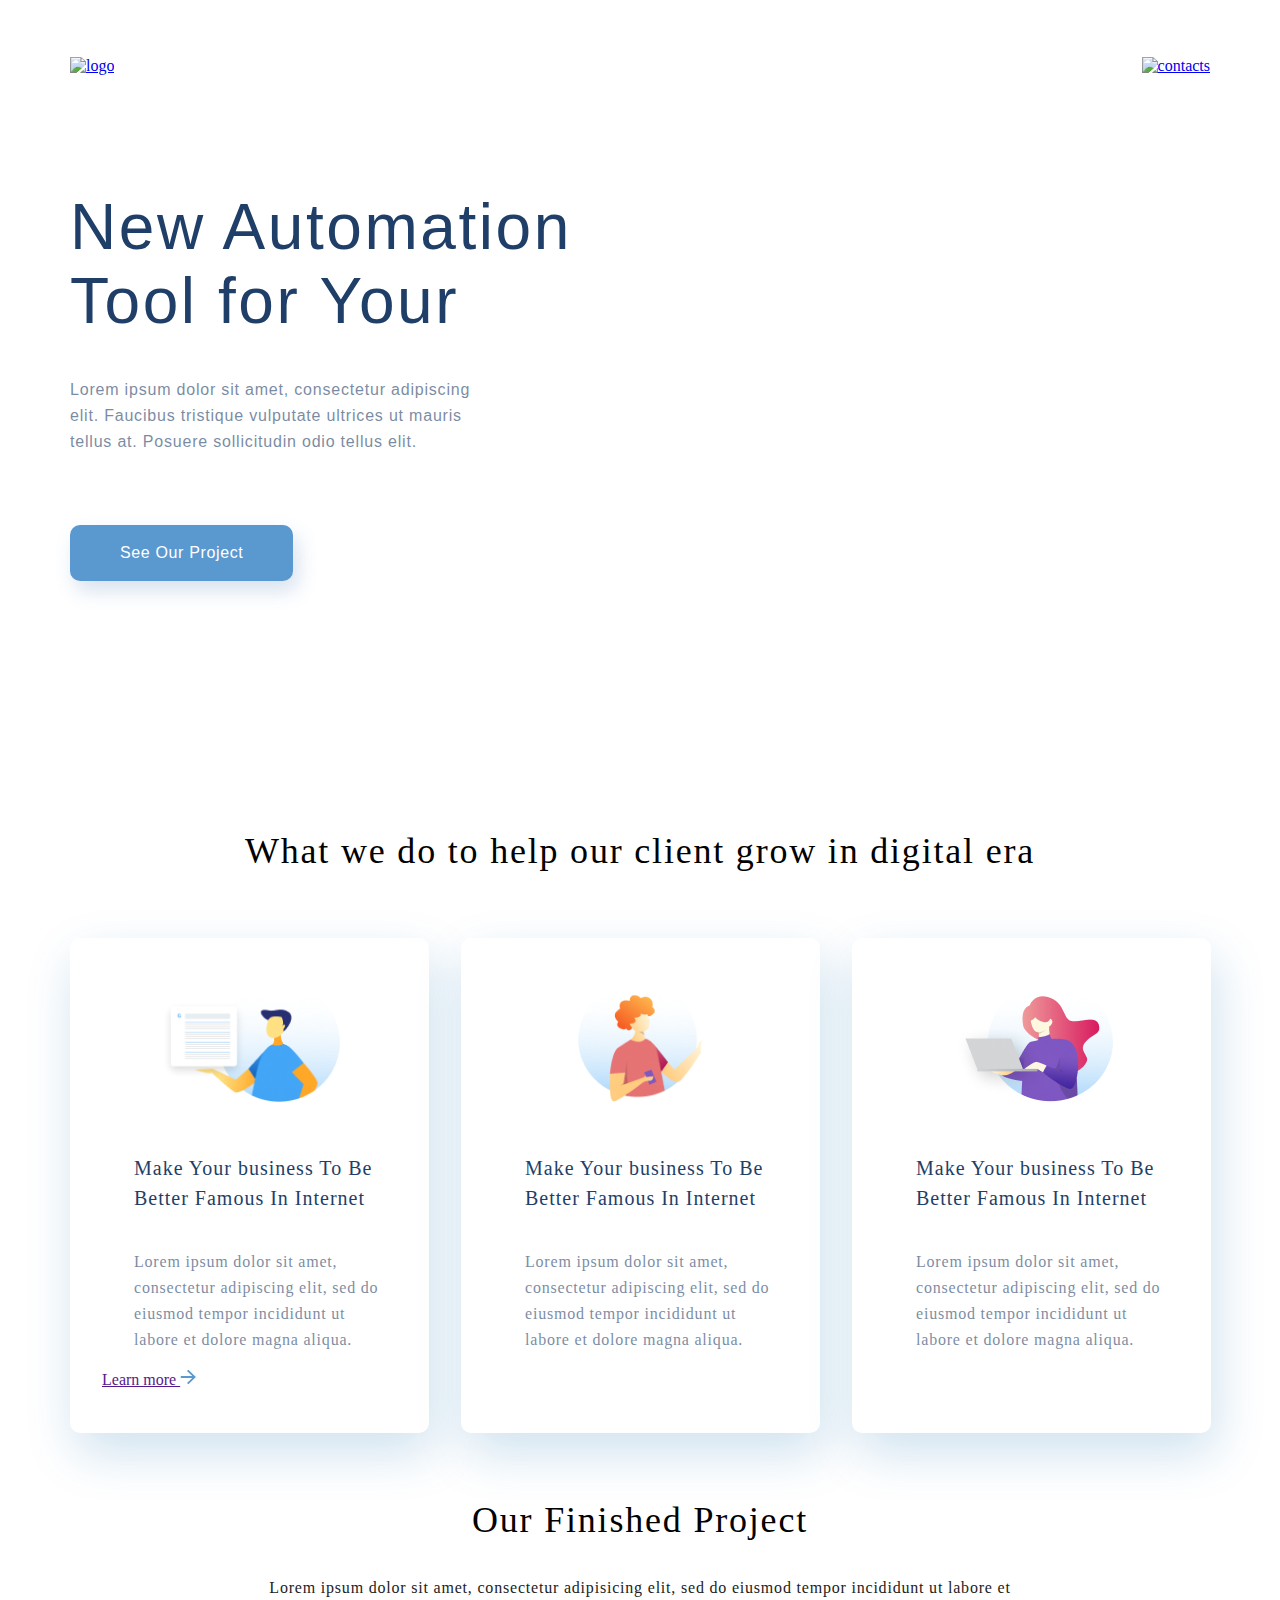
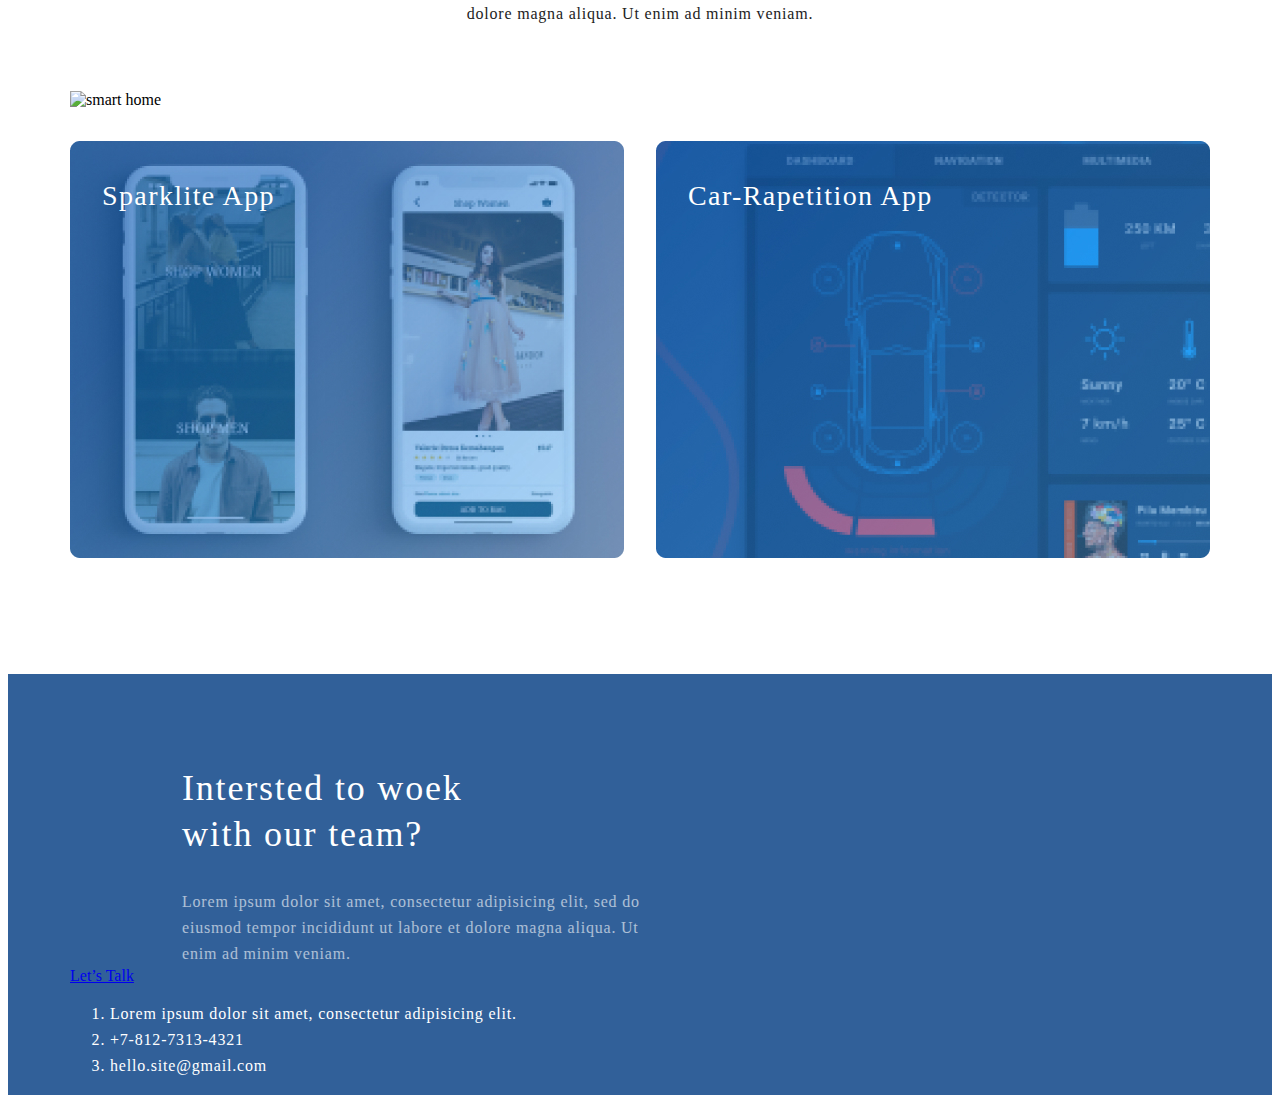
==== index.html @ bb5abc09 "creat main and footer" ====
<!DOCTYPE html>
<html lang="en">
<head>
    <meta charset="UTF-8">
    <title>Title</title>
    <link rel="stylesheet" href="styles/normalize.css">
    <link rel="stylesheet" href="styles/styles.css">
</head>
<body>
<div class="wrapper">
    <div class="header">
        <div class="container header__container">
            <ul class="header__menu">
                <li>
                    <a href="#"><img src="content/logo.svg" alt="logo"></a>
                </li>
                <li>
                    <a href="#"><img src="content/contacts.svg" alt="contacts"></a>
                </li>
            </ul>
            <div class="header__wrapper">
                <div class="header__title">New Automation Tool for Your</div>
                <div class="header__text">Lorem ipsum dolor sit amet, consectetur adipiscing elit. Faucibus tristique
                    vulputate ultrices ut mauris tellus at. Posuere sollicitudin odio tellus elit.
                </div>
                <a href="#" class="header__button">See Our Project</a>
            </div>
        </div>
    </div>
    <div class="main">
        <div class="container">
            <div class="what-we-do">What we do to help our client grow in digital era</div>
            <div class="card__wrapper">
                <div class="card">
                    <img class="card-img" src="content/card1.png" alt="">
                    <p class="card__title">Make Your business To Be
                        Better Famous In Internet</p>
                    <p class="card__text">Lorem ipsum dolor sit amet, consectetur adipiscing elit, sed do eiusmod tempor
                        incididunt ut labore et dolore magna aliqua. </p>
                    <a href="">Learn more <img src="content/Vector.svg" alt="arrow"></a>
                </div>
                <div class="card">
                    <img class="card-img" src="content/kard2.png" alt="">
                    <p class="card__title">Make Your business To Be
                        Better Famous In Internet</p>
                    <p class="card__text">Lorem ipsum dolor sit amet, consectetur adipiscing elit, sed do eiusmod tempor
                        incididunt ut labore et dolore magna aliqua. </p>
                </div>
                <div class="card">
                    <img class="card-img" src="content/kard3.png" alt="">
                    <p class="card__title">Make Your business To Be
                        Better Famous In Internet</p>
                    <p class="card__text">Lorem ipsum dolor sit amet, consectetur adipiscing elit, sed do eiusmod tempor
                        incididunt ut labore et dolore magna aliqua. </p>
                </div>
            </div>
            <div class="finished_project">
                <h2 class="main__finished-title">Our Finished Project</h2>
                <p class="main__finished-subtitle">Lorem ipsum dolor sit amet, consectetur adipisicing elit, sed do
                    eiusmod
                    tempor incididunt ut labore et dolore magna aliqua. Ut enim ad minim veniam.</p>
                <div class="main__smart-home">
                    <img class="smart-home__img" src="content/smart_home.jpg" alt="smart home">
                    <div class="smart-home__text">Smart Home Installation</div>
                </div>
                <div class="main__apps-wrapper">
                    <div class="main__app sparklite__app">
                        <img class="spark-lite__app" src="content/sparkliteapp.jpg" alt="spark lite">
                        <div class="spark-lite__text">Sparklite App</div>
                    </div>
                    <div class="main__app car__app">
                        <img class="car-rapetition__app" src="content/carrapetitionapp.jpg" alt="car rapetition">
                        <div class="car-rapetition__text">Car-Rapetition App</div>
                    </div>
                </div>
            </div>
        </div>
    </div>
    <div class="footer">
        <div class="container">
            <div class="footer__intersted">
                <div class="footer__title">Intersted to woek
                    with our team?
                </div>
                <div class="footer__text">Lorem ipsum dolor sit amet, consectetur adipisicing elit, sed do eiusmod
                    tempor
                    incididunt
                    ut labore et dolore magna aliqua. Ut enim ad minim veniam.
                </div>
                <a href="#" class="footer-btn">Let’s Talk</a>
            </div>
            <div class="footer__contacts">
                <ol>
                    <li class="contacts">Lorem ipsum dolor sit amet, consectetur adipisicing elit.</li>
                    <li class="contacts">+7-812-7313-4321</li>
                    <li class="contacts">hello.site@gmail.com</li>
                </ol>
            </div>
        </div>
    </div>
</div>
</div>
</body>
</html>
---- styles/styles.css ----
html, body {
    height: 100%;
}
.wrapper {
    min-height: 100%;
    display: flex;
    flex-direction: column;
}
.header{
    min-height: 400px;
    background-image: url("../content/header_background.png");
    background-size: contain;
    display: flex;
}
.container{
    width: 1140px;
    margin: 0 auto;
}
.header__container{
    display: flex;
    flex-direction: column;
}
.header__menu{
    list-style-type: none;
    display: flex;
    justify-content: space-between;
    padding: 0;
    margin: 49px 0 0;
}
.header__menu li:hover{
    opacity: 0.8;
}
.header__wrapper{
    flex-grow: 1;
    background-image: url("../content/header_element.png");
    background-repeat: no-repeat;
    background-size: contain;
    background-position: right ;
    margin-top: 115px;
    padding-bottom: 90px;
    margin-bottom: 93px;
}
.header__title{
    max-width: 506px;
    font-family: 'Roboto', sans-serif;
    font-weight: 300;
    font-size: 64px;
    line-height: 74px;
    letter-spacing: 0.04em;
    color: #1F3F68;
}
.header__text{
    margin-top: 39px;
    max-width: 425px;
    font-family: 'Roboto', sans-serif;
    font-weight: 400;
    line-height: 26px;
    letter-spacing: 0.05em;
    color: #1F3F68;
    opacity: 0.6;
}

.header__button{
    margin-top: 70px;
    font-family: 'Roboto', sans-serif;
    line-height: 26px;
    text-align: center;
    letter-spacing: 0.04em;
    color: #FFFFFF;

    background: #5A98D0;
    box-shadow: 5px 10px 20px rgba(53, 110, 173, 0.2);
    border-radius: 10px;
    text-decoration: none;
    padding: 15px 50px;
    display: inline-block;
}
.header__button:hover{
    background: #418bcb
}
.main {
    flex: 1 1 auto;
}
.what-we-do {
    font-family: 'Roboto';
    font-weight: 300;
    font-size: 36px;
    line-height: 46px;
    text-align: center;
    letter-spacing: 0.05em;
    color: #000000;
    margin-top: 64px;
}
.card__wrapper {
    margin-top: 64px;
    display: flex;
    gap: 32px;
    justify-content: space-between;
}
.card {
    min-height: 480px;
    min-width: 359px;
    background: #FFFFFF;
    box-shadow: 5px 20px 50px rgba(16, 112, 177, 0.2);
    border-radius: 10px;
    box-sizing: border-box;
    padding: 44px 32px;
    display: flex;
    flex-direction: column;
}
.card-img {
    object-fit: contain;
    align-self: center;
    height: 120px;
}
.card__title {
    font-family: 'Roboto';
    font-style: normal;
    font-weight: 400;
    font-size: 20px;
    line-height: 30px;
    letter-spacing: 0.05em;
    color: #1F3F68;
    padding-left: 32px;
    max-width: 283px;
    margin-top: 51px;
}
.card__text {
    font-family: 'Roboto';
    font-style: normal;
    font-weight: 400;
    font-size: 16px;
    line-height: 26px;
    letter-spacing: 0.05em;
    color: #1F3F68;
    opacity: 0.6;
    padding-left: 32px;
    max-width: 250px;
}
.main__finished-title {
    max-width: 1140px;
    font-family: 'Roboto';
    font-style: normal;
    font-weight: 300;
    font-size: 36px;
    line-height: 46px;
    text-align: center;
    letter-spacing: 0.05em;
    color: #000000;
    margin-top: 64px;
    margin-bottom: 32px;
}
.main__finished-subtitle {
    margin: 0 auto;
    max-width: 750px;
    font-family: 'Roboto';
    font-size: 16px;
    line-height: 26px;
    text-align: center;
    letter-spacing: 0.05em;
    color: #222222;
    margin-bottom: 64px;
}
.main__smart-home{
    position: relative;
}
.smart-home__img{
    width: 100%;
    object-fit: cover;
}
.smart-home__text{
    position: absolute;
    font-family: 'Roboto', sans-serif;
    font-size: 32px;
    line-height: 46px;
    letter-spacing: 0.05em;
    color: #FFFFFF;
    top: 64px;
    right: 64px;
}
.main__apps-wrapper{
    margin-top: 32px;
    display: flex;
    gap: 32px;
}
.main__app{
    flex-grow: 1;
    position: relative;
}
.spark-lite__text {
    left: 32px;
    top: 32px;
    position: absolute;
    font-family: 'Roboto';
    font-style: normal;
    font-weight: 400;
    font-size: 28px;
    line-height: 46px;
    letter-spacing: 0.05em;
    color: #FFFFFF;
}
.car-rapetition__text {
    left: 32px;
    top: 32px;
    position: absolute;
    font-family: 'Roboto';
    font-size: 28px;
    line-height: 46px;
    letter-spacing: 0.05em;
    color: #FFFFFF;
}

.footer {
    background: #316099;
    margin-top: 112px;
}
.footer__title {
    font-family: 'Roboto';
    font-size: 36px;
    line-height: 46px;
    letter-spacing: 0.05em;
    color: #FFFFFF;
    max-width: 341px;
    padding-top: 91px;
    padding-left: 112px;
}
.footer__text {
     font-family: 'Roboto';
     font-size: 16px;
     line-height: 26px;
     letter-spacing: 0.05em;
     color: #FFFFFF;
     opacity: 0.6;
     max-width: 495px;
    padding-left: 112px;
    margin-top: 32px;
 }
.footer-btn {
}
.footer__contacts {
    font-family: 'Roboto';
    font-size: 16px;
    line-height: 26px;
    letter-spacing: 0.05em;
    color: #FFFFFF;
}
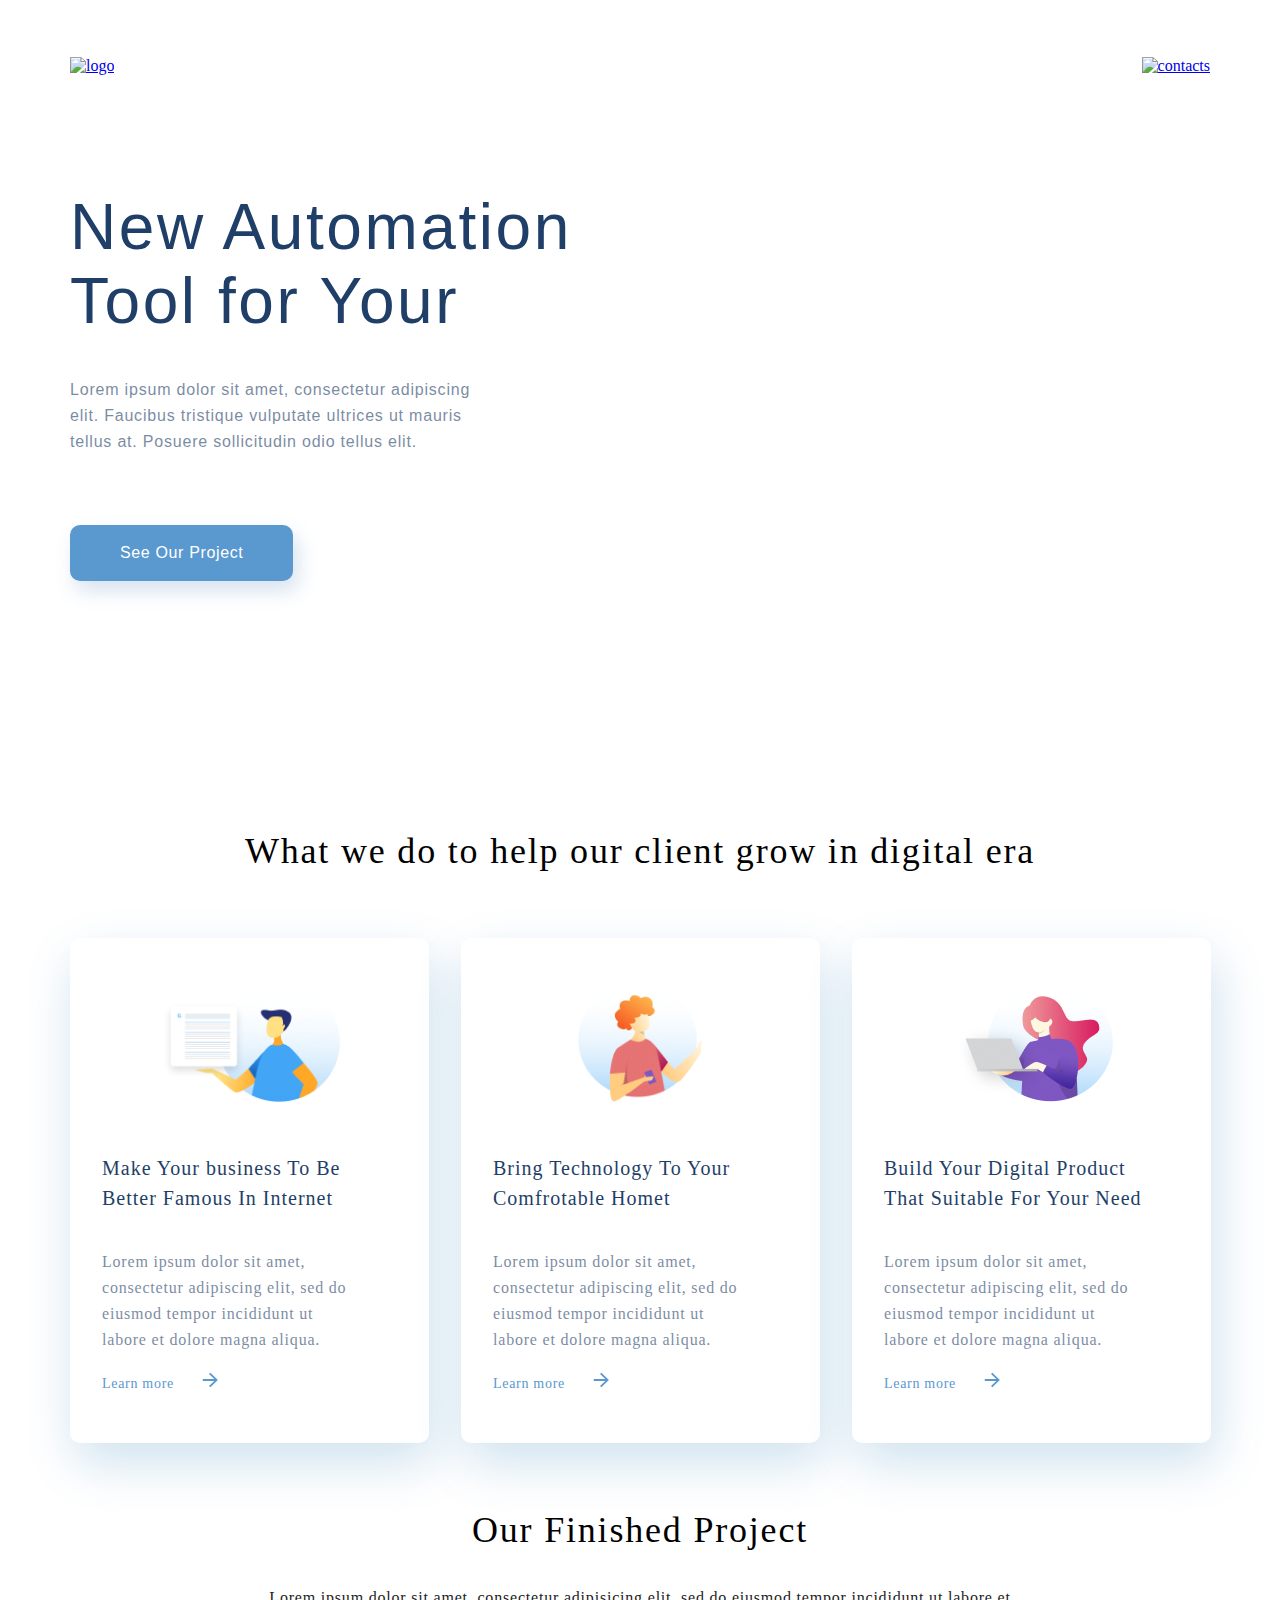
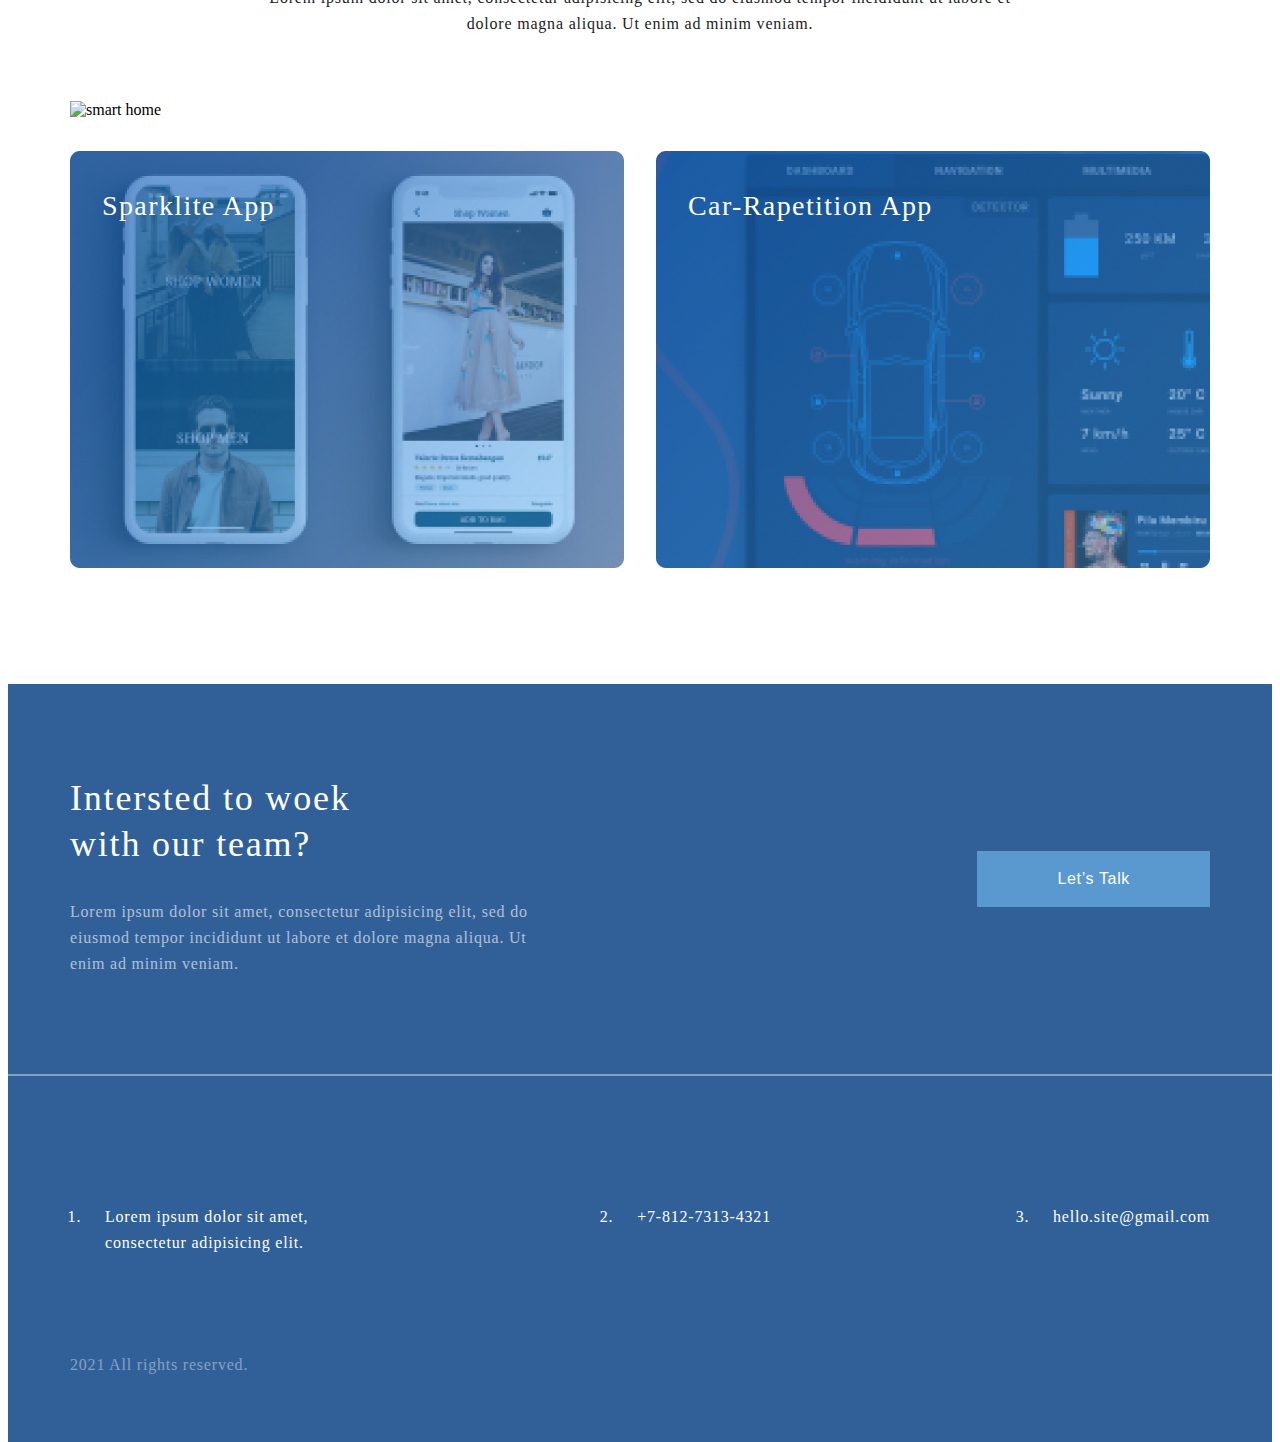
==== commit 1a827661: "creat main and footer" ====
--- a/index.html
+++ b/index.html
@@ -7,77 +7,79 @@
     <link rel="stylesheet" href="styles/styles.css">
 </head>
 <body>
-<div class="wrapper">
-    <div class="header">
-        <div class="container header__container">
-            <ul class="header__menu">
-                <li>
-                    <a href="#"><img src="content/logo.svg" alt="logo"></a>
-                </li>
-                <li>
-                    <a href="#"><img src="content/contacts.svg" alt="contacts"></a>
-                </li>
-            </ul>
-            <div class="header__wrapper">
-                <div class="header__title">New Automation Tool for Your</div>
-                <div class="header__text">Lorem ipsum dolor sit amet, consectetur adipiscing elit. Faucibus tristique
-                    vulputate ultrices ut mauris tellus at. Posuere sollicitudin odio tellus elit.
-                </div>
-                <a href="#" class="header__button">See Our Project</a>
+<div class="header">
+    <div class="container header__container">
+        <ul class="header__menu">
+            <li>
+                <a href="#"><img src="content/logo.svg" alt="logo"></a>
+            </li>
+            <li>
+                <a href="#"><img src="content/contacts.svg" alt="contacts"></a>
+            </li>
+        </ul>
+        <div class="header__wrapper">
+            <div class="header__title">New Automation Tool for Your</div>
+            <div class="header__text">Lorem ipsum dolor sit amet, consectetur adipiscing elit. Faucibus tristique
+                vulputate ultrices ut mauris tellus at. Posuere sollicitudin odio tellus elit.
+            </div>
+            <a href="#" class="header__button">See Our Project</a>
+        </div>
+    </div>
+</div>
+<div class="main">
+    <div class="container">
+        <div class="what-we-do">What we do to help our client grow in digital era</div>
+        <div class="card__wrapper">
+            <div class="card">
+                <img class="card-img" src="content/card1.png" alt="">
+                <p class="card__title">Make Your business To Be
+                    Better Famous In Internet</p>
+                <p class="card__text">Lorem ipsum dolor sit amet, consectetur adipiscing elit, sed do eiusmod tempor
+                    incididunt ut labore et dolore magna aliqua. </p>
+                <a class="learn" href="#">Learn more <img src="content/Vector.svg" alt="arrow"></a>
+            </div>
+            <div class="card">
+                <img class="card-img" src="content/kard2.png" alt="">
+                <p class="card__title">Bring Technology To Your
+                    Comfrotable Homet</p>
+                <p class="card__text">Lorem ipsum dolor sit amet, consectetur adipiscing elit, sed do eiusmod tempor
+                    incididunt ut labore et dolore magna aliqua. </p>
+                <a class="learn" href="#">Learn more <img src="content/Vector.svg" alt="arrow"></a>
+            </div>
+            <div class="card">
+                <img class="card-img" src="content/kard3.png" alt="">
+                <p class="card__title">Build Your Digital Product
+                    That Suitable For Your Need</p>
+                <p class="card__text">Lorem ipsum dolor sit amet, consectetur adipiscing elit, sed do eiusmod tempor
+                    incididunt ut labore et dolore magna aliqua. </p>
+                <a class="learn" href="#">Learn more <img src="content/Vector.svg" alt="arrow"></a>
             </div>
         </div>
-    </div>
-    <div class="main">
-        <div class="container">
-            <div class="what-we-do">What we do to help our client grow in digital era</div>
-            <div class="card__wrapper">
-                <div class="card">
-                    <img class="card-img" src="content/card1.png" alt="">
-                    <p class="card__title">Make Your business To Be
-                        Better Famous In Internet</p>
-                    <p class="card__text">Lorem ipsum dolor sit amet, consectetur adipiscing elit, sed do eiusmod tempor
-                        incididunt ut labore et dolore magna aliqua. </p>
-                    <a href="">Learn more <img src="content/Vector.svg" alt="arrow"></a>
+        <div class="finished_project">
+            <h2 class="main__finished-title">Our Finished Project</h2>
+            <p class="main__finished-subtitle">Lorem ipsum dolor sit amet, consectetur adipisicing elit, sed do
+                eiusmod
+                tempor incididunt ut labore et dolore magna aliqua. Ut enim ad minim veniam.</p>
+            <div class="main__smart-home">
+                <img class="smart-home__img" src="content/smart_home.jpg" alt="smart home">
+                <div class="smart-home__text">Smart Home Installation</div>
+            </div>
+            <div class="main__apps-wrapper">
+                <div class="main__app sparklite__app">
+                    <img class="spark-lite__app" src="content/sparkliteapp.jpg" alt="spark lite">
+                    <div class="spark-lite__text">Sparklite App</div>
                 </div>
-                <div class="card">
-                    <img class="card-img" src="content/kard2.png" alt="">
-                    <p class="card__title">Make Your business To Be
-                        Better Famous In Internet</p>
-                    <p class="card__text">Lorem ipsum dolor sit amet, consectetur adipiscing elit, sed do eiusmod tempor
-                        incididunt ut labore et dolore magna aliqua. </p>
-                </div>
-                <div class="card">
-                    <img class="card-img" src="content/kard3.png" alt="">
-                    <p class="card__title">Make Your business To Be
-                        Better Famous In Internet</p>
-                    <p class="card__text">Lorem ipsum dolor sit amet, consectetur adipiscing elit, sed do eiusmod tempor
-                        incididunt ut labore et dolore magna aliqua. </p>
-                </div>
-            </div>
-            <div class="finished_project">
-                <h2 class="main__finished-title">Our Finished Project</h2>
-                <p class="main__finished-subtitle">Lorem ipsum dolor sit amet, consectetur adipisicing elit, sed do
-                    eiusmod
-                    tempor incididunt ut labore et dolore magna aliqua. Ut enim ad minim veniam.</p>
-                <div class="main__smart-home">
-                    <img class="smart-home__img" src="content/smart_home.jpg" alt="smart home">
-                    <div class="smart-home__text">Smart Home Installation</div>
-                </div>
-                <div class="main__apps-wrapper">
-                    <div class="main__app sparklite__app">
-                        <img class="spark-lite__app" src="content/sparkliteapp.jpg" alt="spark lite">
-                        <div class="spark-lite__text">Sparklite App</div>
-                    </div>
-                    <div class="main__app car__app">
-                        <img class="car-rapetition__app" src="content/carrapetitionapp.jpg" alt="car rapetition">
-                        <div class="car-rapetition__text">Car-Rapetition App</div>
-                    </div>
+                <div class="main__app car__app">
+                    <img class="car-rapetition__app" src="content/carrapetitionapp.jpg" alt="car rapetition">
+                    <div class="car-rapetition__text">Car-Rapetition App</div>
                 </div>
             </div>
         </div>
     </div>
-    <div class="footer">
-        <div class="container">
+</div>
+<div class="footer">
+    <div class="container">
+        <div class="footer__wrapper__intersted">
             <div class="footer__intersted">
                 <div class="footer__title">Intersted to woek
                     with our team?
@@ -87,18 +89,21 @@
                     incididunt
                     ut labore et dolore magna aliqua. Ut enim ad minim veniam.
                 </div>
-                <a href="#" class="footer-btn">Let’s Talk</a>
             </div>
-            <div class="footer__contacts">
-                <ol>
-                    <li class="contacts">Lorem ipsum dolor sit amet, consectetur adipisicing elit.</li>
-                    <li class="contacts">+7-812-7313-4321</li>
-                    <li class="contacts">hello.site@gmail.com</li>
-                </ol>
-            </div>
+            <a href="#" class="footer-btn">Let’s Talk</a>
+        </div>
+    </div>
+    <div class="line"></div>
+    <div class="container">
+        <div class="footer__contacts">
+            <ol class="contacts">
+                <li class="contacts__item">Lorem ipsum dolor sit amet, consectetur adipisicing elit.</li>
+                <li class="contacts__item">+7-812-7313-4321</li>
+                <li class="contacts__item">hello.site@gmail.com</li>
+            </ol>
+            <p class="reserved">2021 All rights reserved.</p>
         </div>
     </div>
 </div>
-</div>
 </body>
 </html>--- a/styles/styles.css
+++ b/styles/styles.css
@@ -1,46 +1,54 @@
 html, body {
     height: 100%;
 }
-.wrapper {
+
+.body {
     min-height: 100%;
     display: flex;
     flex-direction: column;
 }
-.header{
+
+.header {
     min-height: 400px;
     background-image: url("../content/header_background.png");
     background-size: contain;
     display: flex;
 }
-.container{
+
+.container {
     width: 1140px;
     margin: 0 auto;
 }
-.header__container{
+
+.header__container {
     display: flex;
     flex-direction: column;
 }
-.header__menu{
+
+.header__menu {
     list-style-type: none;
     display: flex;
     justify-content: space-between;
     padding: 0;
     margin: 49px 0 0;
 }
-.header__menu li:hover{
+
+.header__menu li:hover {
     opacity: 0.8;
 }
-.header__wrapper{
+
+.header__wrapper {
     flex-grow: 1;
     background-image: url("../content/header_element.png");
     background-repeat: no-repeat;
     background-size: contain;
-    background-position: right ;
+    background-position: right;
     margin-top: 115px;
     padding-bottom: 90px;
     margin-bottom: 93px;
 }
-.header__title{
+
+.header__title {
     max-width: 506px;
     font-family: 'Roboto', sans-serif;
     font-weight: 300;
@@ -49,7 +57,8 @@
     letter-spacing: 0.04em;
     color: #1F3F68;
 }
-.header__text{
+
+.header__text {
     margin-top: 39px;
     max-width: 425px;
     font-family: 'Roboto', sans-serif;
@@ -60,7 +69,7 @@
     opacity: 0.6;
 }
 
-.header__button{
+.header__button {
     margin-top: 70px;
     font-family: 'Roboto', sans-serif;
     line-height: 26px;
@@ -75,12 +84,15 @@
     padding: 15px 50px;
     display: inline-block;
 }
-.header__button:hover{
+
+.header__button:hover {
     background: #418bcb
 }
+
 .main {
     flex: 1 1 auto;
 }
+
 .what-we-do {
     font-family: 'Roboto';
     font-weight: 300;
@@ -91,12 +103,14 @@
     color: #000000;
     margin-top: 64px;
 }
+
 .card__wrapper {
     margin-top: 64px;
     display: flex;
     gap: 32px;
     justify-content: space-between;
 }
+
 .card {
     min-height: 480px;
     min-width: 359px;
@@ -108,11 +122,13 @@
     display: flex;
     flex-direction: column;
 }
+
 .card-img {
     object-fit: contain;
     align-self: center;
     height: 120px;
 }
+
 .card__title {
     font-family: 'Roboto';
     font-style: normal;
@@ -121,10 +137,10 @@
     line-height: 30px;
     letter-spacing: 0.05em;
     color: #1F3F68;
-    padding-left: 32px;
     max-width: 283px;
     margin-top: 51px;
 }
+
 .card__text {
     font-family: 'Roboto';
     font-style: normal;
@@ -134,9 +150,23 @@
     letter-spacing: 0.05em;
     color: #1F3F68;
     opacity: 0.6;
-    padding-left: 32px;
     max-width: 250px;
 }
+
+.learn {
+    font-family: 'Roboto';
+    font-weight: 400;
+    font-size: 14px;
+    line-height: 30px;
+    letter-spacing: 0.05em;
+    color: #5A98D0;
+    text-decoration: none;
+}
+
+.learn img {
+    padding-left: 24px;
+}
+
 .main__finished-title {
     max-width: 1140px;
     font-family: 'Roboto';
@@ -150,6 +180,7 @@
     margin-top: 64px;
     margin-bottom: 32px;
 }
+
 .main__finished-subtitle {
     margin: 0 auto;
     max-width: 750px;
@@ -161,14 +192,17 @@
     color: #222222;
     margin-bottom: 64px;
 }
-.main__smart-home{
+
+.main__smart-home {
     position: relative;
 }
-.smart-home__img{
+
+.smart-home__img {
     width: 100%;
     object-fit: cover;
 }
-.smart-home__text{
+
+.smart-home__text {
     position: absolute;
     font-family: 'Roboto', sans-serif;
     font-size: 32px;
@@ -178,15 +212,18 @@
     top: 64px;
     right: 64px;
 }
-.main__apps-wrapper{
+
+.main__apps-wrapper {
     margin-top: 32px;
     display: flex;
     gap: 32px;
 }
-.main__app{
+
+.main__app {
     flex-grow: 1;
     position: relative;
 }
+
 .spark-lite__text {
     left: 32px;
     top: 32px;
@@ -199,6 +236,7 @@
     letter-spacing: 0.05em;
     color: #FFFFFF;
 }
+
 .car-rapetition__text {
     left: 32px;
     top: 32px;
@@ -214,6 +252,19 @@
     background: #316099;
     margin-top: 112px;
 }
+
+.footer__intersted {
+    min-height: 390px;
+
+}
+
+.footer__wrapper__intersted {
+    display: flex;
+    justify-content: space-between;
+    align-items: center;
+
+}
+
 .footer__title {
     font-family: 'Roboto';
     font-size: 36px;
@@ -222,25 +273,80 @@
     color: #FFFFFF;
     max-width: 341px;
     padding-top: 91px;
-    padding-left: 112px;
-}
+}
+
 .footer__text {
-     font-family: 'Roboto';
-     font-size: 16px;
-     line-height: 26px;
-     letter-spacing: 0.05em;
-     color: #FFFFFF;
-     opacity: 0.6;
-     max-width: 495px;
-    padding-left: 112px;
-    margin-top: 32px;
- }
+    font-family: 'Roboto';
+    font-size: 16px;
+    line-height: 26px;
+    letter-spacing: 0.05em;
+    color: #FFFFFF;
+    opacity: 0.6;
+    max-width: 495px;
+    padding-top: 32px;
+}
+
 .footer-btn {
-}
+    font-family: 'Roboto', sans-serif;
+    line-height: 26px;
+    text-align: center;
+    letter-spacing: 0.04em;
+    color: #FFFFFF;
+
+    background: #5A98D0;
+    text-decoration: none;
+    padding: 15px 80px;
+    display: inline-block;
+}
+
+.footer-btn:hover {
+    opacity: 0.8;
+}
+
+.line {
+    opacity: 0.4;
+    border: 1px solid #FFFFFF;
+    width: 100%;
+}
+
 .footer__contacts {
     font-family: 'Roboto';
     font-size: 16px;
     line-height: 26px;
     letter-spacing: 0.05em;
     color: #FFFFFF;
+    min-height: 366px;
+    display: flex;
+    flex-direction: column;
+    justify-content: space-between;
+}
+
+.contacts {
+    display: flex;
+    justify-content: space-between;
+    gap: 10px;
+    margin-top: 64px;
+    padding-left: 16px;
+}
+
+.contacts__item {
+    font-family: "Roboto";
+    font-size: 16px;
+    line-height: 26px;
+    letter-spacing: 0.05em;
+    color: #ffffff;
+    max-width: 250px;
+    padding-left: 19px;
+    list-style-type: numbers;
+    margin-top: 64px;
+}
+
+.reserved {
+    font-family: 'Roboto';
+    font-size: 16px;
+    line-height: 26px;
+    letter-spacing: 0.05em;
+    color: #FFFFFF;
+    opacity: 0.4;
+    margin-bottom: 64px;
 }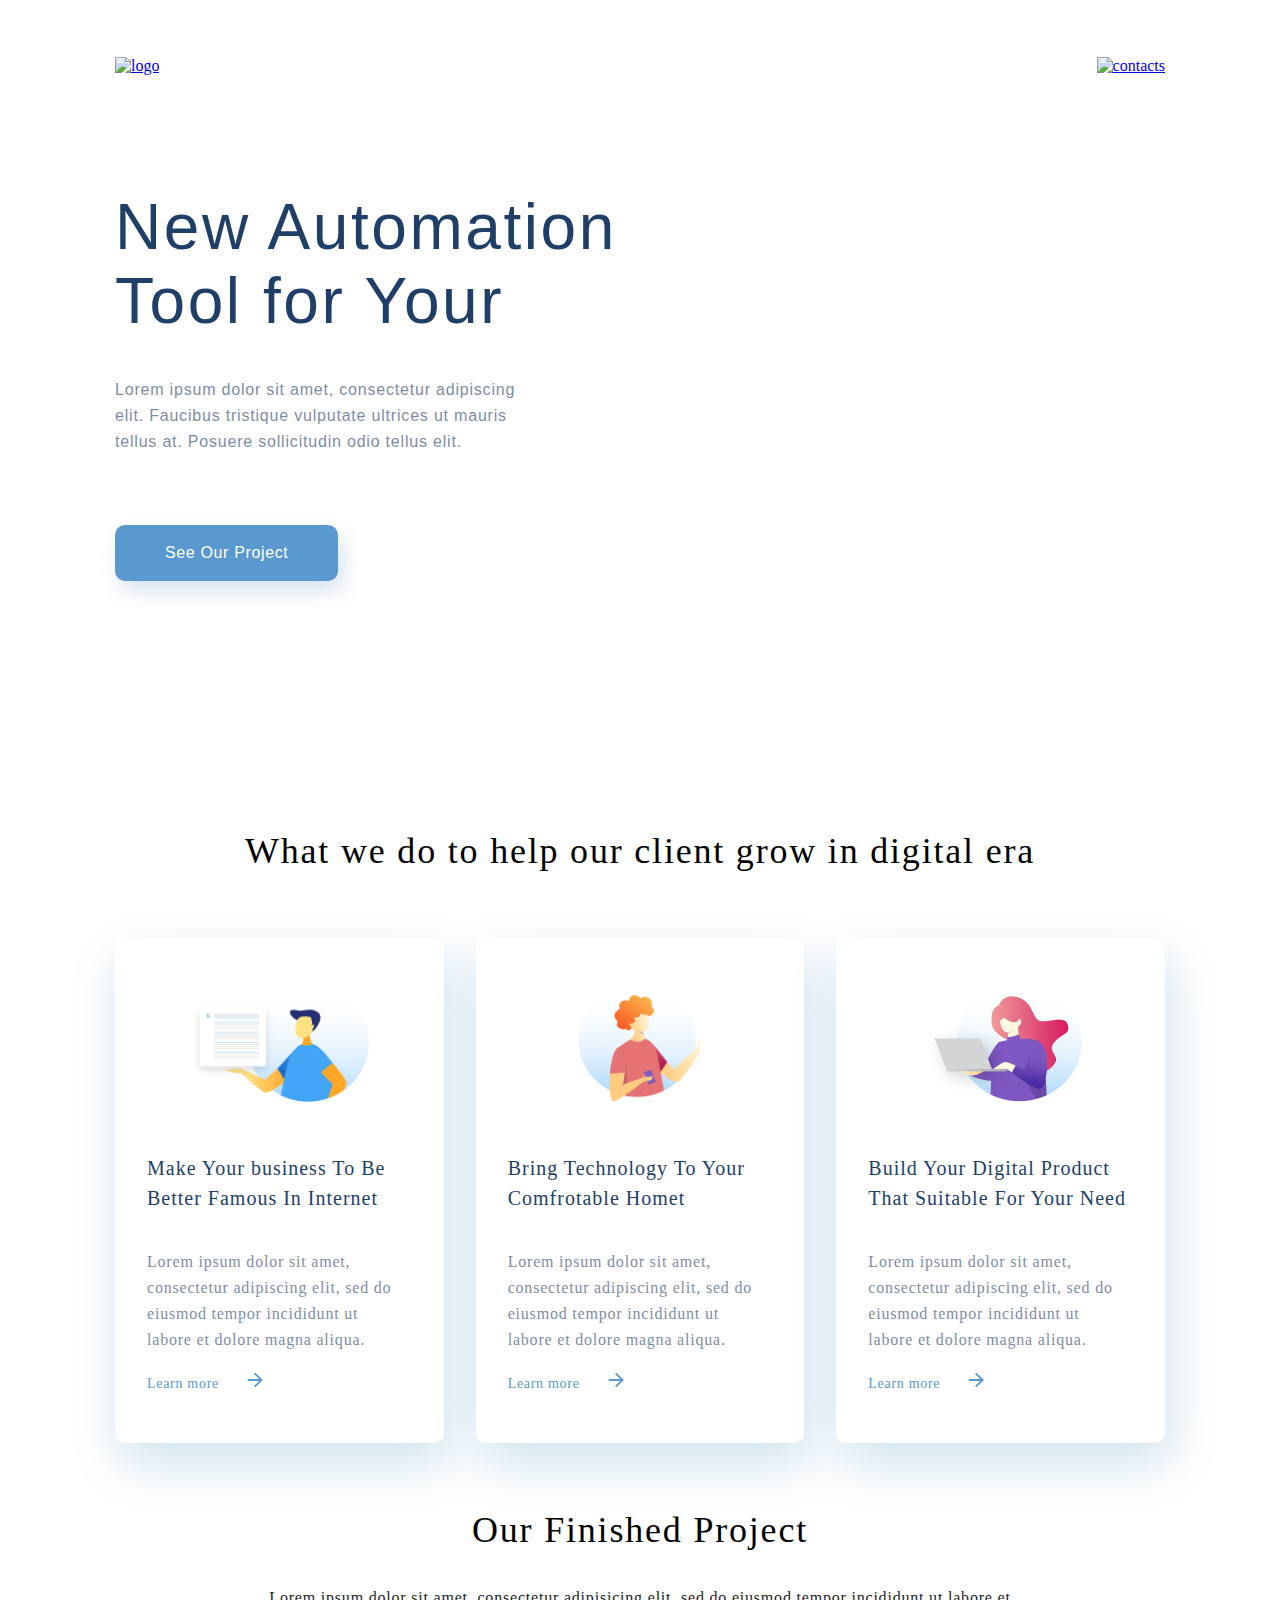
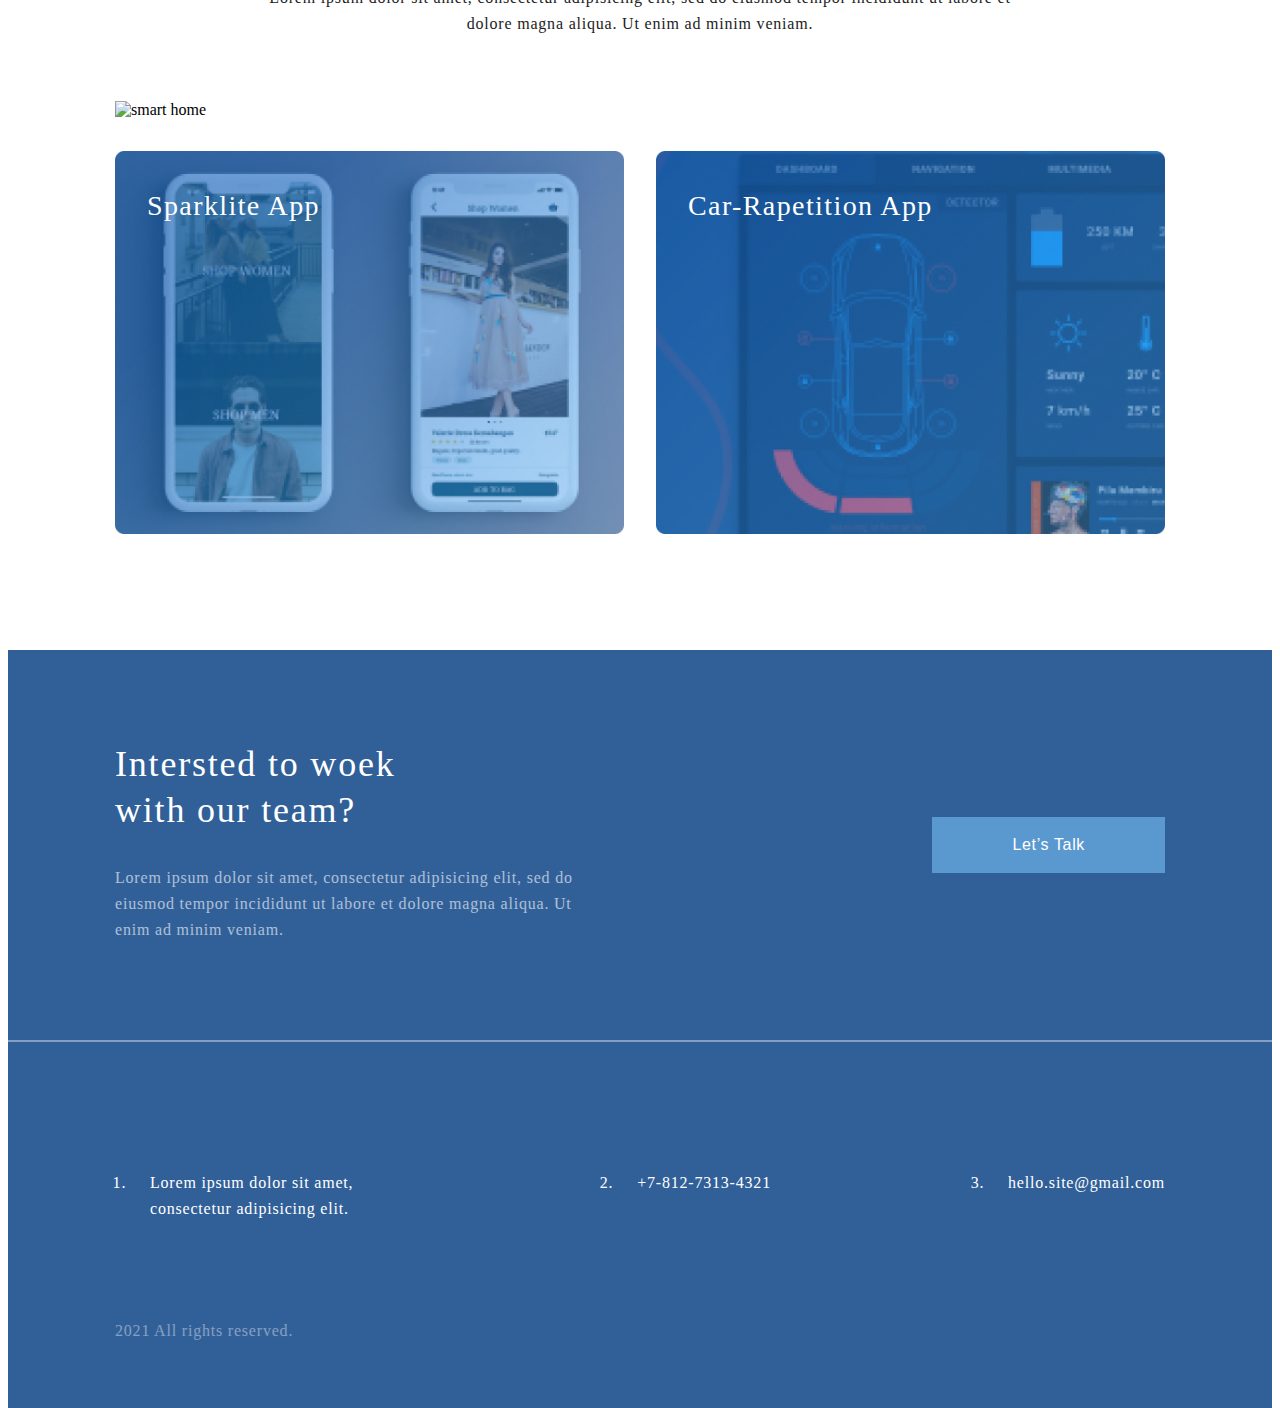
==== commit ef8c0cbc: "add viewport" ====
--- a/index.html
+++ b/index.html
@@ -2,19 +2,22 @@
 <html lang="en">
 <head>
     <meta charset="UTF-8">
+    <meta name="viewport"
+          content="width=device-width, user-scalable=no, initial-scale=1.0, maximum-scale=1.0, minimum-scale=1.0">
     <title>Title</title>
     <link rel="stylesheet" href="styles/normalize.css">
     <link rel="stylesheet" href="styles/styles.css">
+    <link rel="stylesheet" href="styles/media.css">
 </head>
 <body>
 <div class="header">
     <div class="container header__container">
         <ul class="header__menu">
             <li>
-                <a href="#"><img src="content/logo.svg" alt="logo"></a>
+                <a href="index.html"><img src="content/logo.svg" alt="logo"></a>
             </li>
             <li>
-                <a href="#"><img src="content/contacts.svg" alt="contacts"></a>
+                <a href="contacts.html"><img src="content/contacts.svg" alt="contacts"></a>
             </li>
         </ul>
         <div class="header__wrapper">
@@ -78,7 +81,7 @@
     </div>
 </div>
 <div class="footer">
-    <div class="container">
+    <div class="container footer__container">
         <div class="footer__wrapper__intersted">
             <div class="footer__intersted">
                 <div class="footer__title">Intersted to woek
@@ -94,7 +97,7 @@
         </div>
     </div>
     <div class="line"></div>
-    <div class="container">
+    <div class="container footer__container">
         <div class="footer__contacts">
             <ol class="contacts">
                 <li class="contacts__item">Lorem ipsum dolor sit amet, consectetur adipisicing elit.</li>
--- a/styles/styles.css
+++ b/styles/styles.css
@@ -11,8 +11,11 @@
 .header {
     min-height: 400px;
     background-image: url("../content/header_background.png");
-    background-size: contain;
-    display: flex;
+    background-size: cover;
+    display: flex;
+    box-sizing: border-box;
+    background-position-y: bottom;
+    background-repeat: no-repeat;
 }
 
 .container {
@@ -113,7 +116,7 @@
 
 .card {
     min-height: 480px;
-    min-width: 359px;
+    max-width: 359px;
     background: #FFFFFF;
     box-shadow: 5px 20px 50px rgba(16, 112, 177, 0.2);
     border-radius: 10px;
@@ -223,6 +226,9 @@
     flex-grow: 1;
     position: relative;
 }
+.main__app img {
+    width: 100%;
+}
 
 .spark-lite__text {
     left: 32px;
--- a/styles/media.css
+++ b/styles/media.css
@@ -0,0 +1,129 @@
+@media (max-width: 1399.98px) {
+
+    .container {
+        width: 1050px;
+    }
+}
+
+@media (max-width: 1199.98px) {
+    .container {
+        width: 900px;
+    }
+
+    .header__wrapper {
+        background-size: 48%;
+    }
+}
+
+@media (max-width: 991.98px) {
+    .container {
+        width: 690px;
+    }
+
+    .header__wrapper {
+        background-size: 40%;
+        background-position-y: 80%;
+        margin-bottom: 17px;
+    }
+
+    .card__wrapper {
+        flex-direction: column;
+        align-items: center;
+    }
+
+    .footer__container {
+        padding: 0 92px 64px;
+        box-sizing: border-box;
+    }
+
+    .footer__wrapper__intersted {
+        gap: 36px;
+    }
+
+    .footer-btn {
+        padding: 5px 30px;
+        margin-top: 80px;
+    }
+
+    .contacts {
+        flex-direction: column;
+    }
+
+    .contacts__item {
+        max-width: initial;
+        margin-top: 25px;
+    }
+
+    .reserved {
+        margin-bottom: 0;
+        padding-top: 64px;
+    }
+
+    .footer__intersted {
+        max-width: 336px;
+    }
+}
+
+@media (max-width: 767.98px) {
+    .container {
+        width: 90%;
+    }
+
+    .footer {
+        margin-top: 64px;
+    }
+
+    .header__title {
+        text-align: center;
+    }
+
+    .header__text {
+        width: 100%;
+        text-align: center;
+    }
+
+    .header__wrapper {
+        background-image: initial;
+        display: flex;
+        flex-direction: column;
+        align-items: center;
+    }
+
+    .main__apps-wrapper {
+        flex-direction: column;
+    }
+
+    .footer__container {
+        padding: 18px 12px 32px;
+    }
+
+    .footer__wrapper__intersted {
+        flex-direction: column;
+    }
+
+    .footer__title {
+        padding-top: 0;
+        text-align: center;
+    }
+
+    .footer__text {
+        text-align: center;
+        max-width: initial;
+    }
+
+    .footer-btn {
+        margin-top: 0;
+    }
+
+    .footer__intersted {
+        min-height: initial;
+        max-width: initial;
+        width: 100%;
+        display: flex;
+        flex-direction: column;
+        align-items: center;
+    }
+}
+
+@media (max-width: 575.98px) {
+}
